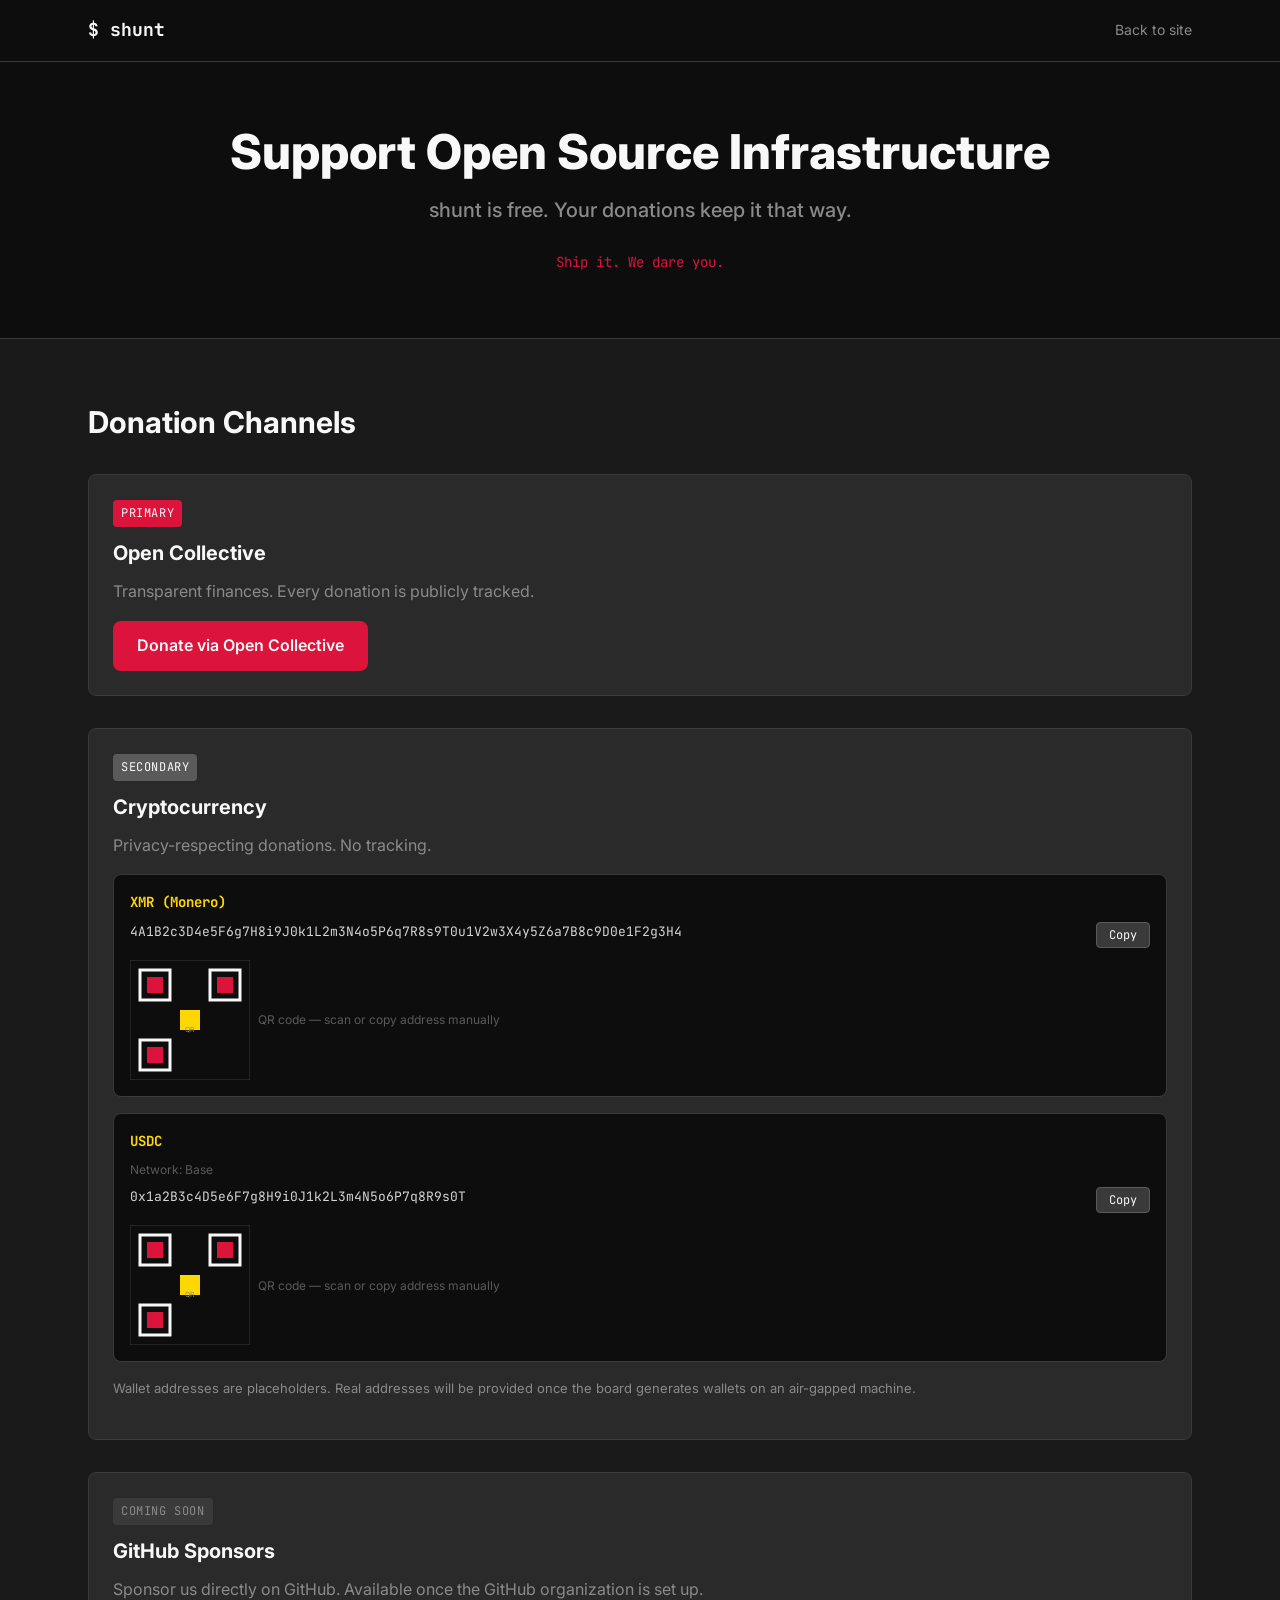
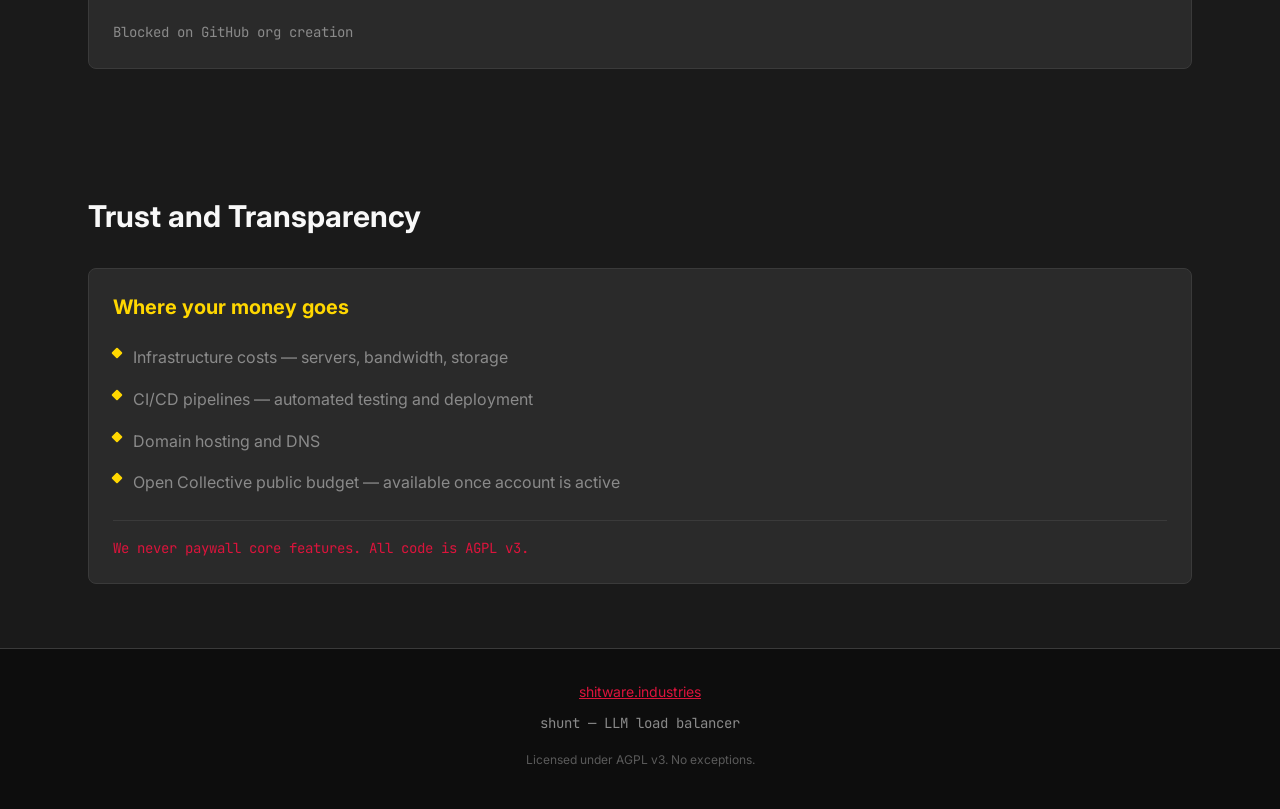
==== donate/index.html @ 5f85e6d0 "feat: wire cache-aware routing into request pipeline - Add cache_router module to build.zig with ful" ====
<!DOCTYPE html>
<html lang="en">
<head>
  <meta charset="utf-8">
  <meta name="viewport" content="width=device-width, initial-scale=1">
  <title>Support shunt — Shitware Industries</title>
  <meta name="description" content="Support open source infrastructure. shunt is free. Your donations keep it that way.">
  <meta name="robots" content="index, follow">
  <link rel="preconnect" href="https://fonts.googleapis.com">
  <link rel="preconnect" href="https://fonts.gstatic.com" crossorigin>
  <link href="https://fonts.googleapis.com/css2?family=Inter:wght@400;500;600;700;800;900&family=JetBrains+Mono:wght@400;700&display=swap" rel="stylesheet">
  <link rel="stylesheet" href="style.css">
</head>
<body>

  <header>
    <nav class="container">
      <a href="/" class="logo">$ shunt</a>
      <a href="/">Back to site</a>
    </nav>
  </header>

  <section class="hero">
    <div class="container">
      <h1>Support Open Source Infrastructure</h1>
      <p>shunt is free. Your donations keep it that way.</p>
      <span class="tagline">Ship it. We dare you.</span>
    </div>
  </section>

  <main>
    <section>
      <div class="container">
        <h2>Donation Channels</h2>
        <div class="channels">

          <div class="channel-card">
            <span class="channel-label primary">Primary</span>
            <h3>Open Collective</h3>
            <p>Transparent finances. Every donation is publicly tracked.</p>
            <a class="cta-link" href="https://opencollective.com/shitware-industries" target="_blank" rel="noopener noreferrer">Donate via Open Collective</a>
          </div>

          <div class="channel-card">
            <span class="channel-label secondary">Secondary</span>
            <h3>Cryptocurrency</h3>
            <p>Privacy-respecting donations. No tracking.</p>

            <div class="crypto-addresses">
              <div class="crypto-item">
                <div class="crypto-name">XMR (Monero)</div>
                <div class="address-wrapper">
                  <span class="address" id="xmr-address">4A1B2c3D4e5F6g7H8i9J0k1L2m3N4o5P6q7R8s9T0u1V2w3X4y5Z6a7B8c9D0e1F2g3H4</span>
                  <button class="copy-btn" data-target="xmr-address" aria-label="Copy Monero address">Copy</button>
                </div>
                <div class="qr-placeholder">
                  <svg viewBox="0 0 120 120" xmlns="http://www.w3.org/2000/svg" role="img" aria-label="QR code placeholder for Monero address">
                    <rect width="120" height="120" fill="#0d0d0d" stroke="#3a3a3a" stroke-width="1"/>
                    <rect x="10" y="10" width="30" height="30" fill="none" stroke="#f8f8f8" stroke-width="3"/>
                    <rect x="17" y="17" width="16" height="16" fill="#dc143c"/>
                    <rect x="80" y="10" width="30" height="30" fill="none" stroke="#f8f8f8" stroke-width="3"/>
                    <rect x="87" y="17" width="16" height="16" fill="#dc143c"/>
                    <rect x="10" y="80" width="30" height="30" fill="none" stroke="#f8f8f8" stroke-width="3"/>
                    <rect x="17" y="87" width="16" height="16" fill="#dc143c"/>
                    <rect x="50" y="50" width="20" height="20" fill="#ffd700"/>
                    <text x="60" y="72" text-anchor="middle" font-family="Inter, sans-serif" font-size="7" fill="#8a8a8a">QR</text>
                  </svg>
                  <span class="qr-note">QR code — scan or copy address manually</span>
                </div>
              </div>

              <div class="crypto-item">
                <div class="crypto-name">USDC</div>
                <div class="crypto-network">Network: Base</div>
                <div class="address-wrapper">
                  <span class="address" id="usdc-address">0x1a2B3c4D5e6F7g8H9i0J1k2L3m4N5o6P7q8R9s0T</span>
                  <button class="copy-btn" data-target="usdc-address" aria-label="Copy USDC address">Copy</button>
                </div>
                <div class="qr-placeholder">
                  <svg viewBox="0 0 120 120" xmlns="http://www.w3.org/2000/svg" role="img" aria-label="QR code placeholder for USDC address">
                    <rect width="120" height="120" fill="#0d0d0d" stroke="#3a3a3a" stroke-width="1"/>
                    <rect x="10" y="10" width="30" height="30" fill="none" stroke="#f8f8f8" stroke-width="3"/>
                    <rect x="17" y="17" width="16" height="16" fill="#dc143c"/>
                    <rect x="80" y="10" width="30" height="30" fill="none" stroke="#f8f8f8" stroke-width="3"/>
                    <rect x="87" y="17" width="16" height="16" fill="#dc143c"/>
                    <rect x="10" y="80" width="30" height="30" fill="none" stroke="#f8f8f8" stroke-width="3"/>
                    <rect x="17" y="87" width="16" height="16" fill="#dc143c"/>
                    <rect x="50" y="50" width="20" height="20" fill="#ffd700"/>
                    <text x="60" y="72" text-anchor="middle" font-family="Inter, sans-serif" font-size="7" fill="#8a8a8a">QR</text>
                  </svg>
                  <span class="qr-note">QR code — scan or copy address manually</span>
                </div>
              </div>
            </div>

            <p style="margin-top: 16px; font-size: 13px; color: #8a8a8a;">
              Wallet addresses are placeholders. Real addresses will be provided once the board generates wallets on an air-gapped machine.
            </p>
          </div>

          <div class="channel-card">
            <span class="channel-label future">Coming Soon</span>
            <h3>GitHub Sponsors</h3>
            <p>Sponsor us directly on GitHub. Available once the GitHub organization is set up.</p>
            <span style="font-family: var(--font-mono); font-size: 14px; color: var(--color-fog);">
              Blocked on GitHub org creation
            </span>
          </div>

        </div>
      </div>
    </section>

    <section>
      <div class="container">
        <h2>Trust and Transparency</h2>
        <div class="trust-section">
          <h3>Where your money goes</h3>
          <ul>
            <li>Infrastructure costs — servers, bandwidth, storage</li>
            <li>CI/CD pipelines — automated testing and deployment</li>
            <li>Domain hosting and DNS</li>
            <li>Open Collective public budget — available once account is active</li>
          </ul>
          <div class="agpl-note">
            We never paywall core features. All code is AGPL v3.
          </div>
        </div>
      </div>
    </section>
  </main>

  <footer>
    <div class="container">
      <p><a href="/">shitware.industries</a></p>
      <p class="product-name">shunt — LLM load balancer</p>
      <p class="license">Licensed under AGPL v3. No exceptions.</p>
    </div>
  </footer>

  <script>
    (function () {
      "use strict";

      var buttons = document.querySelectorAll(".copy-btn");
      for (var i = 0; i < buttons.length; i++) {
        buttons[i].addEventListener("click", function () {
          var targetId = this.getAttribute("data-target");
          var targetEl = document.getElementById(targetId);
          if (!targetEl) return;

          var text = targetEl.textContent;

          if (navigator.clipboard && navigator.clipboard.writeText) {
            navigator.clipboard.writeText(text).then(
              function () {
                showCopied(targetId);
              },
              function () {
                fallbackCopy(text, targetId);
              }
            );
          } else {
            fallbackCopy(text, targetId);
          }
        });
      }

      function fallbackCopy(text, targetId) {
        var textarea = document.createElement("textarea");
        textarea.value = text;
        textarea.style.position = "fixed";
        textarea.style.opacity = "0";
        document.body.appendChild(textarea);
        textarea.select();
        try {
          document.execCommand("copy");
          showCopied(targetId);
        } catch (e) {
          // silent fail — progressive enhancement
        }
        document.body.removeChild(textarea);
      }

      function showCopied(targetId) {
        var btn = document.querySelector('.copy-btn[data-target="' + targetId + '"]');
        if (!btn) return;
        var original = btn.textContent;
        btn.textContent = "Copied";
        btn.classList.add("copied");
        setTimeout(function () {
          btn.textContent = original;
          btn.classList.remove("copied");
        }, 2000);
      }
    })();
  </script>

</body>
</html>
---- donate/style.css ----
/*
  Shitware Industries — Donation Page Styles
  Brand Guidelines v1.0 from BAN-44
  License: AGPL v3
*/

:root {
  --color-basalt: #1a1a1a;
  --color-void: #0d0d0d;
  --color-obsidian: #2a2a2a;
  --color-graphite: #3a3a3a;
  --color-ash: #5a5a5a;
  --color-fog: #8a8a8a;
  --color-cloud: #d4d4d4;
  --color-smoke: #e8e8e8;
  --color-snow: #f8f8f8;
  --color-bleach: #ffffff;
  --color-crimson: #dc143c;
  --color-gold: #ffd700;
  --color-silver: #c0c0c0;
  --color-success: #22c55e;

  --font-body: "Inter", -apple-system, BlinkMacSystemFont, "Segoe UI", sans-serif;
  --font-mono: "JetBrains Mono", "Fira Code", "Cascadia Code", monospace;

  --space-1: 4px;
  --space-2: 8px;
  --space-3: 12px;
  --space-4: 16px;
  --space-5: 20px;
  --space-6: 24px;
  --space-8: 32px;
  --space-10: 40px;
  --space-12: 48px;
  --space-16: 64px;
  --space-20: 80px;
  --space-24: 96px;

  --shadow-sm: 0 1px 2px rgba(0,0,0,0.3);
  --shadow-md: 0 4px 8px rgba(0,0,0,0.4);
  --shadow-lg: 0 8px 24px rgba(0,0,0,0.5);

  --max-width: 1200px;
  --radius: 8px;
}

*, *::before, *::after {
  box-sizing: border-box;
  margin: 0;
  padding: 0;
}

html {
  font-size: 16px;
  scroll-behavior: smooth;
}

body {
  font-family: var(--font-body);
  font-weight: 400;
  line-height: 1.6;
  color: var(--color-snow);
  background-color: var(--color-basalt);
  -webkit-font-smoothing: antialiased;
  -moz-osx-font-smoothing: grayscale;
}

a {
  color: var(--color-crimson);
  text-decoration: underline;
}

a:hover {
  color: var(--color-gold);
}

a:focus-visible {
  outline: 2px solid var(--color-crimson);
  outline-offset: 2px;
}

.container {
  max-width: var(--max-width);
  margin: 0 auto;
  padding: 0 var(--space-6);
}

@media (min-width: 768px) {
  .container {
    padding: 0 var(--space-8);
  }
}

@media (min-width: 1024px) {
  .container {
    padding: 0 var(--space-12);
  }
}

header {
  background-color: var(--color-void);
  border-bottom: 1px solid var(--color-graphite);
  padding: var(--space-4) 0;
}

header nav {
  display: flex;
  justify-content: space-between;
  align-items: center;
}

.logo {
  font-family: var(--font-mono);
  font-weight: 700;
  font-size: 18px;
  color: var(--color-snow);
  text-decoration: none;
}

.logo:hover {
  color: var(--color-snow);
}

nav a {
  font-size: 14px;
  color: var(--color-fog);
  text-decoration: none;
  transition: color 150ms cubic-bezier(0.4, 0, 0.2, 1);
}

nav a:hover {
  color: var(--color-snow);
}

.hero {
  background-color: var(--color-void);
  padding: var(--space-16) 0;
  text-align: center;
  border-bottom: 1px solid var(--color-graphite);
}

.hero h1 {
  font-weight: 800;
  font-size: 36px;
  line-height: 1.1;
  color: var(--color-snow);
  margin-bottom: var(--space-4);
}

.hero p {
  font-size: 18px;
  font-weight: 500;
  color: var(--color-fog);
  max-width: 600px;
  margin: 0 auto var(--space-6);
  line-height: 1.5;
}

.hero .tagline {
  font-family: var(--font-mono);
  font-size: 14px;
  color: var(--color-crimson);
  font-weight: 400;
}

@media (min-width: 768px) {
  .hero h1 {
    font-size: 48px;
  }
  .hero p {
    font-size: 20px;
  }
}

section {
  padding: var(--space-16) 0;
}

section h2 {
  font-weight: 700;
  font-size: 24px;
  line-height: 1.3;
  margin-bottom: var(--space-8);
  color: var(--color-snow);
}

@media (min-width: 768px) {
  section h2 {
    font-size: 30px;
  }
}

.channels {
  display: grid;
  gap: var(--space-6);
}

@media (min-width: 768px) {
  .channels {
    grid-template-columns: 1fr;
    gap: var(--space-8);
  }
}

.channel-card {
  background-color: var(--color-obsidian);
  border: 1px solid var(--color-graphite);
  border-radius: var(--radius);
  padding: var(--space-6);
}

.channel-card h3 {
  font-weight: 700;
  font-size: 20px;
  line-height: 1.4;
  margin-bottom: var(--space-3);
  color: var(--color-snow);
}

.channel-card .channel-label {
  display: inline-block;
  font-family: var(--font-mono);
  font-size: 12px;
  font-weight: 400;
  text-transform: uppercase;
  letter-spacing: 0.05em;
  padding: var(--space-1) var(--space-2);
  border-radius: 4px;
  margin-bottom: var(--space-3);
}

.channel-label.primary {
  background-color: var(--color-crimson);
  color: var(--color-snow);
}

.channel-label.secondary {
  background-color: var(--color-ash);
  color: var(--color-snow);
}

.channel-label.future {
  background-color: var(--color-graphite);
  color: var(--color-fog);
}

.channel-card p {
  font-size: 16px;
  color: var(--color-fog);
  margin-bottom: var(--space-4);
  line-height: 1.6;
}

.channel-card .cta-link {
  display: inline-block;
  background-color: var(--color-crimson);
  color: var(--color-snow);
  font-weight: 600;
  font-size: 16px;
  padding: var(--space-3) var(--space-6);
  border-radius: var(--radius);
  text-decoration: none;
  transition: background-color 150ms cubic-bezier(0.4, 0, 0.2, 1);
}

.channel-card .cta-link:hover {
  background-color: #b01030;
  color: var(--color-snow);
}

.channel-card .cta-link:focus-visible {
  outline: 2px solid var(--color-gold);
  outline-offset: 2px;
}

.crypto-addresses {
  display: grid;
  gap: var(--space-4);
  margin-top: var(--space-4);
}

.crypto-item {
  background-color: var(--color-void);
  border: 1px solid var(--color-graphite);
  border-radius: var(--radius);
  padding: var(--space-4);
}

.crypto-item .crypto-name {
  font-family: var(--font-mono);
  font-weight: 700;
  font-size: 14px;
  color: var(--color-gold);
  margin-bottom: var(--space-2);
}

.crypto-item .crypto-network {
  font-size: 12px;
  color: var(--color-ash);
  margin-bottom: var(--space-2);
}

.crypto-item .address-wrapper {
  display: flex;
  align-items: flex-start;
  gap: var(--space-3);
  flex-wrap: wrap;
}

.crypto-item .address {
  font-family: var(--font-mono);
  font-size: 13px;
  font-weight: 400;
  color: var(--color-cloud);
  word-break: break-all;
  flex: 1;
  min-width: 0;
}

.crypto-item .copy-btn {
  flex-shrink: 0;
  background-color: var(--color-graphite);
  color: var(--color-snow);
  border: 1px solid var(--color-ash);
  border-radius: 4px;
  padding: var(--space-1) var(--space-3);
  font-family: var(--font-mono);
  font-size: 12px;
  cursor: pointer;
  transition: background-color 150ms cubic-bezier(0.4, 0, 0.2, 1);
  white-space: nowrap;
}

.crypto-item .copy-btn:hover {
  background-color: var(--color-ash);
}

.crypto-item .copy-btn:focus-visible {
  outline: 2px solid var(--color-crimson);
  outline-offset: 2px;
}

.crypto-item .copy-btn.copied {
  background-color: var(--color-success);
  border-color: var(--color-success);
  color: var(--color-bleach);
}

.crypto-item .qr-placeholder {
  margin-top: var(--space-3);
  display: flex;
  align-items: center;
  gap: var(--space-2);
}

.crypto-item .qr-placeholder svg {
  width: 120px;
  height: 120px;
}

.crypto-item .qr-note {
  font-size: 12px;
  color: var(--color-ash);
}

.trust-section {
  background-color: var(--color-obsidian);
  border: 1px solid var(--color-graphite);
  border-radius: var(--radius);
  padding: var(--space-6);
}

.trust-section h3 {
  font-weight: 700;
  font-size: 20px;
  line-height: 1.4;
  margin-bottom: var(--space-4);
  color: var(--color-gold);
}

.trust-section ul {
  list-style: none;
  padding: 0;
}

.trust-section li {
  font-size: 16px;
  color: var(--color-fog);
  padding: var(--space-2) 0;
  padding-left: var(--space-5);
  position: relative;
  line-height: 1.6;
}

.trust-section li::before {
  content: "";
  position: absolute;
  left: 0;
  top: 12px;
  width: 8px;
  height: 8px;
  background-color: var(--color-gold);
  border-radius: 1px;
  transform: rotate(45deg);
}

.trust-section .agpl-note {
  margin-top: var(--space-4);
  padding-top: var(--space-4);
  border-top: 1px solid var(--color-graphite);
  font-family: var(--font-mono);
  font-size: 14px;
  color: var(--color-crimson);
}

footer {
  background-color: var(--color-void);
  border-top: 1px solid var(--color-graphite);
  padding: var(--space-8) 0;
  text-align: center;
}

footer p {
  font-size: 14px;
  color: var(--color-ash);
  margin-bottom: var(--space-2);
}

footer .product-name {
  font-family: var(--font-mono);
  font-weight: 400;
  color: var(--color-fog);
}

footer .license {
  font-size: 12px;
  color: var(--color-ash);
  margin-top: var(--space-4);
}

@media (prefers-reduced-motion: reduce) {
  * {
    transition-duration: 0ms !important;
    animation-duration: 0ms !important;
  }
}
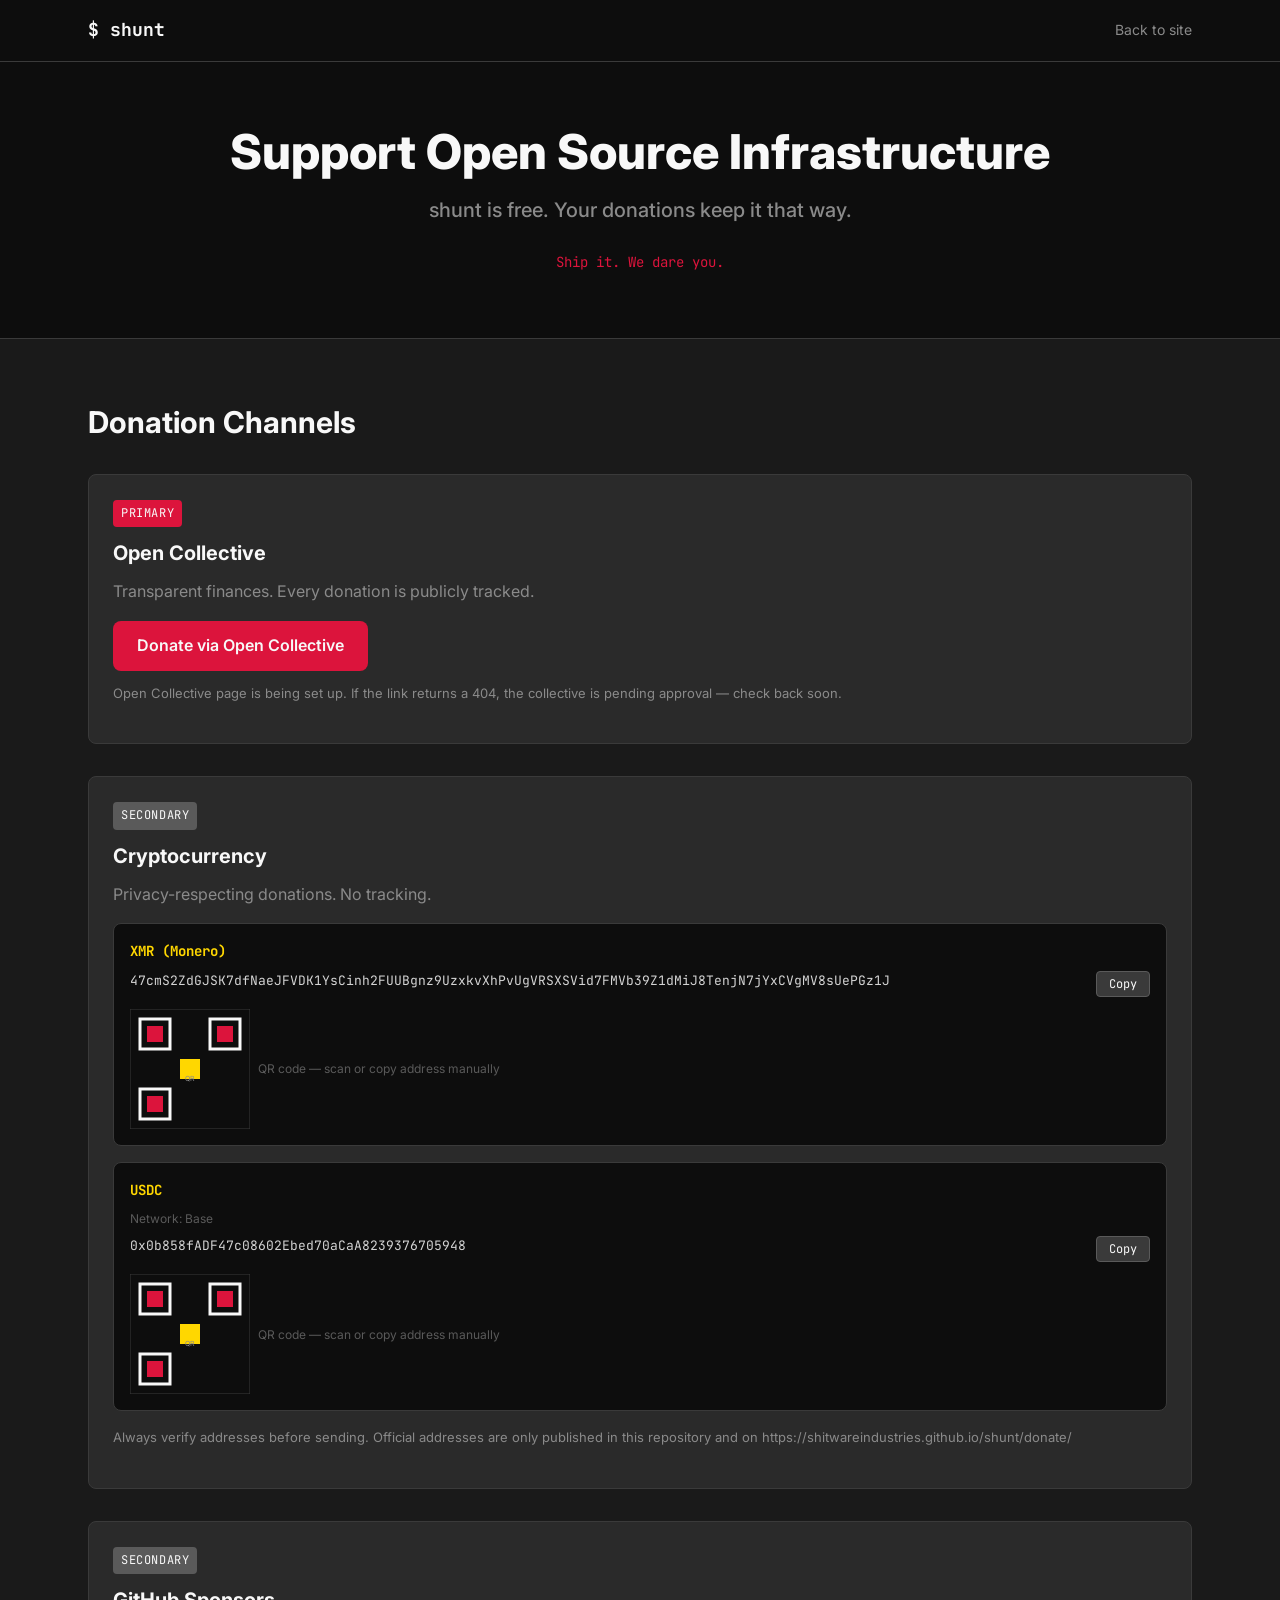
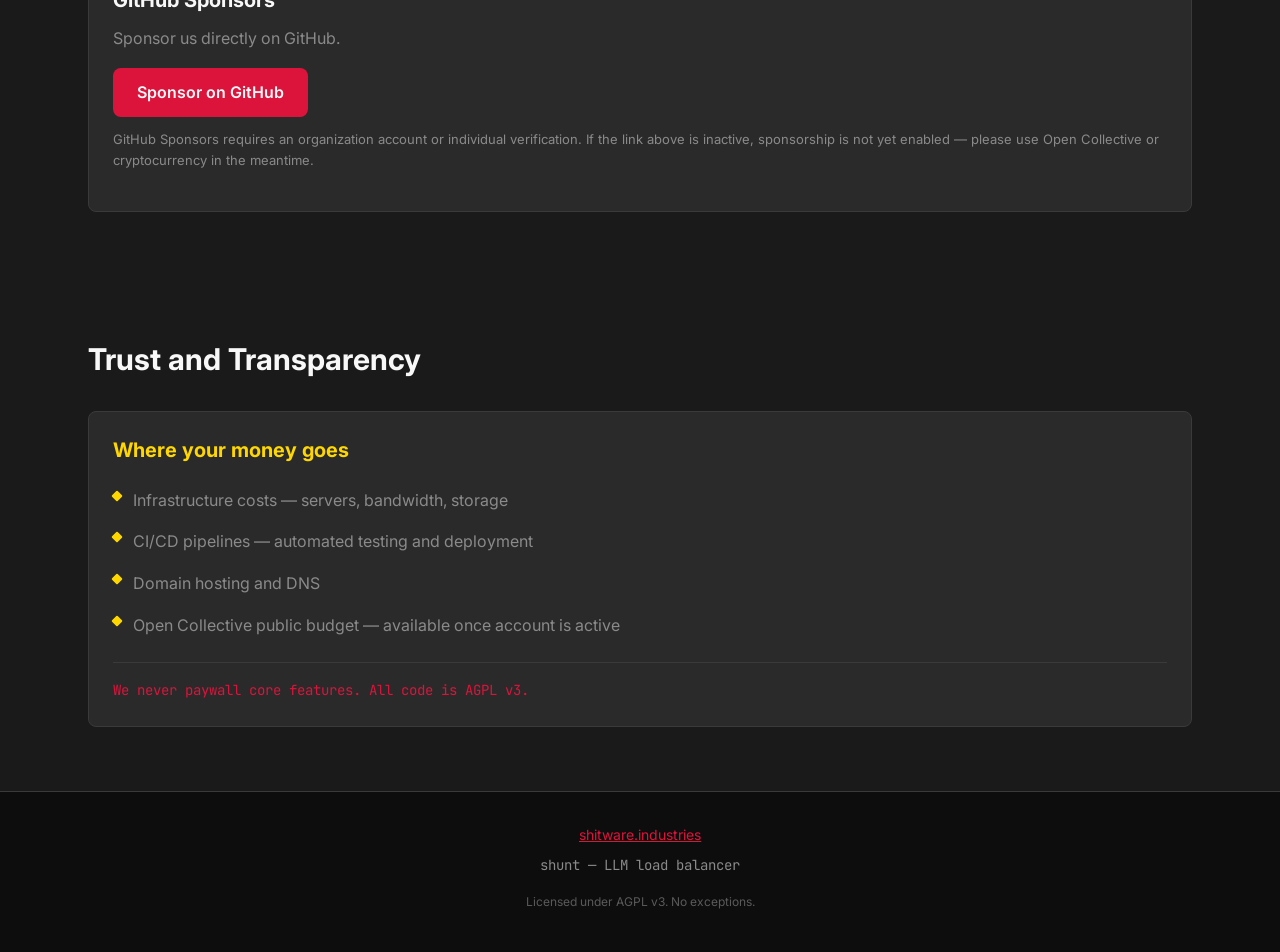
==== commit b1c880af: "feat: replace placeholder crypto addresses with real donation wallets - XMR (Monero): 47cmS2ZdGJSK7d" ====
--- a/donate/index.html
+++ b/donate/index.html
@@ -38,8 +38,11 @@
             <span class="channel-label primary">Primary</span>
             <h3>Open Collective</h3>
             <p>Transparent finances. Every donation is publicly tracked.</p>
-            <a class="cta-link" href="https://opencollective.com/shitware-industries" target="_blank" rel="noopener noreferrer">Donate via Open Collective</a>
-          </div>
+      <a class="cta-link" href="https://opencollective.com/shitware-industries" target="_blank" rel="noopener noreferrer">Donate via Open Collective</a>
+      <p style="margin-top: 12px; font-size: 13px; color: #8a8a8a;">
+        Open Collective page is being set up. If the link returns a 404, the collective is pending approval — check back soon.
+      </p>
+    </div>
 
           <div class="channel-card">
             <span class="channel-label secondary">Secondary</span>
@@ -50,7 +53,7 @@
               <div class="crypto-item">
                 <div class="crypto-name">XMR (Monero)</div>
                 <div class="address-wrapper">
-                  <span class="address" id="xmr-address">4A1B2c3D4e5F6g7H8i9J0k1L2m3N4o5P6q7R8s9T0u1V2w3X4y5Z6a7B8c9D0e1F2g3H4</span>
+                  <span class="address" id="xmr-address">47cmS2ZdGJSK7dfNaeJFVDK1YsCinh2FUUBgnz9UzxkvXhPvUgVRSXSVid7FMVb39Z1dMiJ8TenjN7jYxCVgMV8sUePGz1J</span>
                   <button class="copy-btn" data-target="xmr-address" aria-label="Copy Monero address">Copy</button>
                 </div>
                 <div class="qr-placeholder">
@@ -73,7 +76,7 @@
                 <div class="crypto-name">USDC</div>
                 <div class="crypto-network">Network: Base</div>
                 <div class="address-wrapper">
-                  <span class="address" id="usdc-address">0x1a2B3c4D5e6F7g8H9i0J1k2L3m4N5o6P7q8R9s0T</span>
+                  <span class="address" id="usdc-address">0x0b858fADF47c08602Ebed70aCaA8239376705948</span>
                   <button class="copy-btn" data-target="usdc-address" aria-label="Copy USDC address">Copy</button>
                 </div>
                 <div class="qr-placeholder">
@@ -93,19 +96,20 @@
               </div>
             </div>
 
-            <p style="margin-top: 16px; font-size: 13px; color: #8a8a8a;">
-              Wallet addresses are placeholders. Real addresses will be provided once the board generates wallets on an air-gapped machine.
-            </p>
+<p style="margin-top: 16px; font-size: 13px; color: #8a8a8a;">
+Always verify addresses before sending. Official addresses are only published in this repository and on https://shitwareindustries.github.io/shunt/donate/
+</p>
           </div>
 
-          <div class="channel-card">
-            <span class="channel-label future">Coming Soon</span>
-            <h3>GitHub Sponsors</h3>
-            <p>Sponsor us directly on GitHub. Available once the GitHub organization is set up.</p>
-            <span style="font-family: var(--font-mono); font-size: 14px; color: var(--color-fog);">
-              Blocked on GitHub org creation
-            </span>
-          </div>
+  <div class="channel-card">
+      <span class="channel-label secondary">Secondary</span>
+      <h3>GitHub Sponsors</h3>
+      <p>Sponsor us directly on GitHub.</p>
+      <a class="cta-link" href="https://github.com/sponsors/ShitwareIndustries" target="_blank" rel="noopener noreferrer">Sponsor on GitHub</a>
+      <p style="margin-top: 12px; font-size: 13px; color: #8a8a8a;">
+        GitHub Sponsors requires an organization account or individual verification. If the link above is inactive, sponsorship is not yet enabled — please use Open Collective or cryptocurrency in the meantime.
+      </p>
+    </div>
 
         </div>
       </div>
